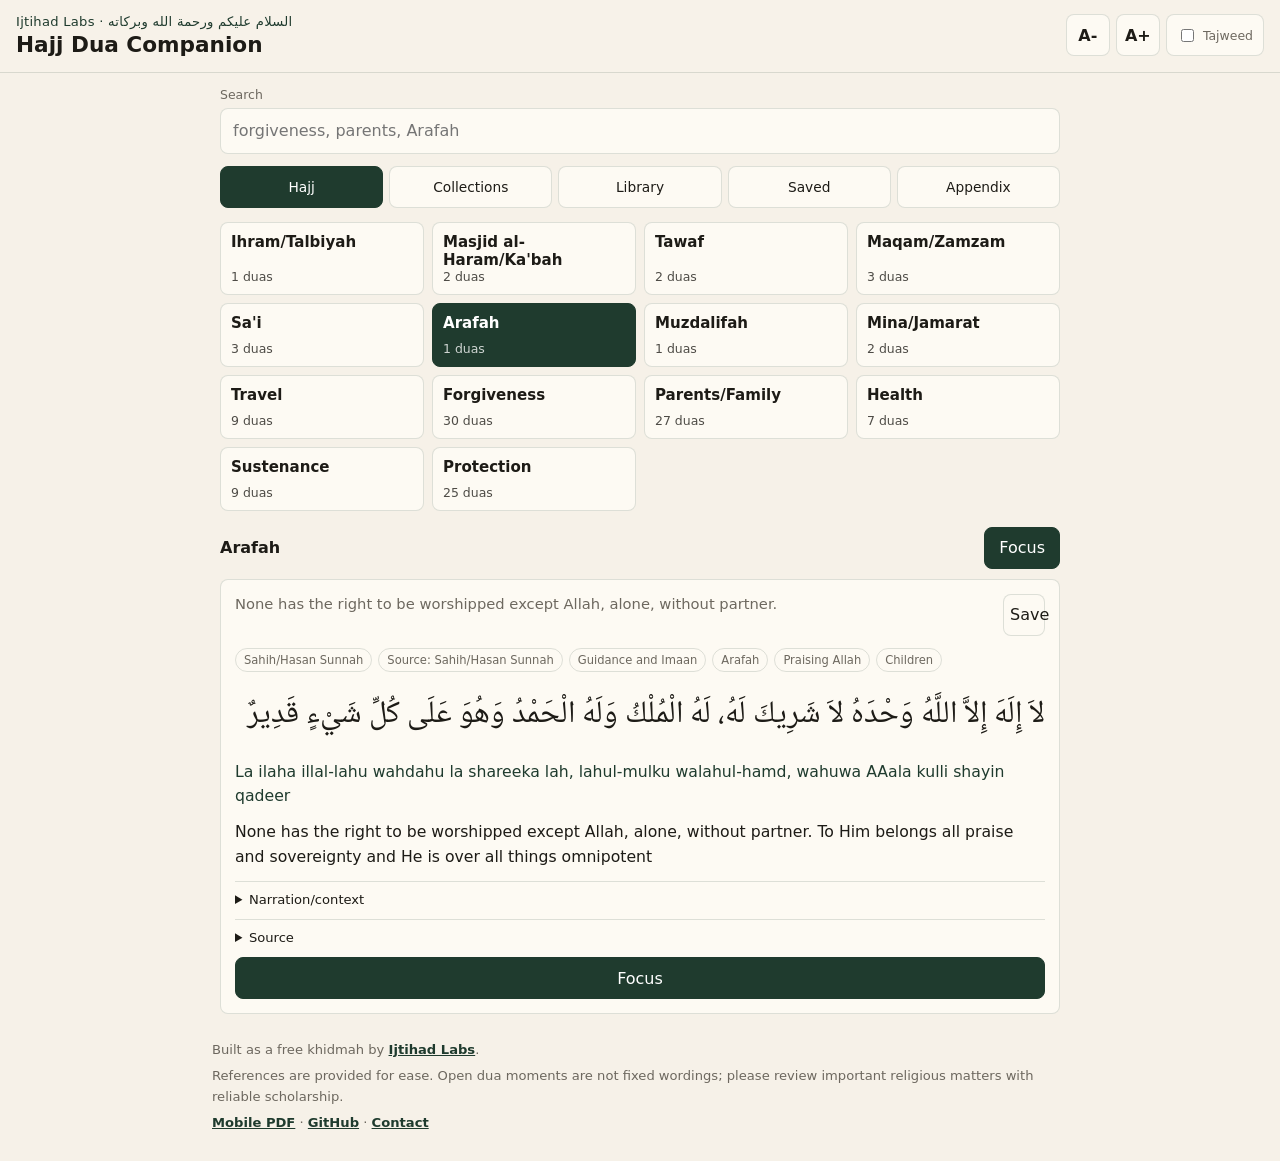
==== index.html @ d3d4d7bc "Initial Hajj Dua Companion PWA" ====
<!doctype html>
<html lang="en">
<head>
  <meta charset="utf-8">
  <meta name="viewport" content="width=device-width, initial-scale=1, viewport-fit=cover">
  <meta name="theme-color" content="#1f3b2e">
  <meta name="description" content="A free offline Hajj and Umrah dua companion from Ijtihad Labs, with Qur’an, authentic Sunnah, source notes, and iPhone-friendly reading.">
  <meta name="apple-mobile-web-app-capable" content="yes">
  <meta name="apple-mobile-web-app-title" content="Hajj Duas">
  <link rel="canonical" href="https://hajj-dua-companion.ijtihadlabs.org/">
  <link rel="manifest" href="manifest.webmanifest">
  <link rel="icon" href="icon.svg" type="image/svg+xml">
  <link rel="icon" type="image/png" sizes="32x32" href="icons/favicon-32.png">
  <link rel="icon" type="image/png" sizes="16x16" href="icons/favicon-16.png">
  <link rel="apple-touch-icon" sizes="180x180" href="apple-touch-icon.png">
  <meta property="og:title" content="Hajj Dua Companion">
  <meta property="og:description" content="A free offline Hajj and Umrah dua companion from Ijtihad Labs.">
  <meta property="og:type" content="website">
  <meta property="og:url" content="https://hajj-dua-companion.ijtihadlabs.org/">
  <meta property="og:image" content="https://hajj-dua-companion.ijtihadlabs.org/icons/icon-512.png">
  <meta name="twitter:card" content="summary">
  <link rel="stylesheet" href="styles.css">
  <title>Hajj Dua Companion</title>
</head>
<body>
  <header class="topbar">
    <div>
      <p class="eyebrow">Ijtihad Labs · السلام عليكم ورحمة الله وبركاته</p>
      <h1>Hajj Dua Companion</h1>
    </div>
    <div class="font-controls" aria-label="Arabic font size">
      <button id="fontDown" type="button" aria-label="Smaller Arabic text">A-</button>
      <button id="fontUp" type="button" aria-label="Larger Arabic text">A+</button>
      <label class="tajweed-toggle" title="Show tajweed colours for Qur’anic text" aria-label="Toggle tajweed colours for Qur’anic text">
        <input id="tajweedToggle" type="checkbox">
        <span class="tajweed-short" aria-hidden="true">T</span>
        <span class="tajweed-full" aria-hidden="true">Tajweed</span>
      </label>
    </div>
  </header>

  <main>
    <section class="search-band">
      <label class="search">
        <span>Search</span>
        <input id="searchInput" type="search" autocomplete="off" placeholder="forgiveness, parents, Arafah">
      </label>
      <div class="tabs" role="tablist" aria-label="Views">
        <button class="tab active" data-view="hajj" type="button">Hajj</button>
        <button class="tab" data-view="collections" type="button">Collections</button>
        <button class="tab" data-view="library" type="button">Library</button>
        <button class="tab" data-view="saved" type="button">Saved</button>
        <button class="tab" data-view="appendix" type="button">Appendix</button>
      </div>
    </section>

    <section id="hajjView" class="view active-view">
      <div id="momentGrid" class="moment-grid"></div>
      <div class="section-head">
        <h2 id="viewTitle">Arafah</h2>
        <button id="focusFirst" class="quiet-button" type="button">Focus</button>
      </div>
      <div id="hajjList" class="dua-list"></div>
    </section>

    <section id="collectionsView" class="view">
      <div id="collectionGrid" class="collection-grid"></div>
      <div class="section-head">
        <h2 id="collectionTitle">Qur’anic Rabbana</h2>
        <button id="collectionFocusFirst" class="quiet-button" type="button">Focus</button>
      </div>
      <div id="collectionList" class="dua-list"></div>
    </section>

    <section id="libraryView" class="view">
      <div class="filters">
        <label><span>Category</span><select id="categoryFilter"></select></label>
        <label><span>Authenticity</span><select id="tierFilter"></select></label>
      </div>
      <div id="libraryList" class="dua-list"></div>
    </section>

    <section id="savedView" class="view">
      <div class="section-head"><h2>Saved</h2></div>
      <div id="savedList" class="dua-list"></div>
    </section>

    <section id="appendixView" class="view">
      <div class="section-head"><h2>Appendix</h2></div>
      <div id="appendixList" class="dua-list"></div>
    </section>
  </main>

  <footer class="app-footnote">
    <p>Built as a free khidmah by <a href="https://ijtihadlabs.org" target="_blank" rel="noreferrer">Ijtihad Labs</a>.</p>
    <p>References are provided for ease. Open dua moments are not fixed wordings; please review important religious matters with reliable scholarship.</p>
    <p><a href="hajj_dua_companion_mobile.pdf">Mobile PDF</a> · <a href="https://github.com/ijtihadlabs/hajj-dua-companion" target="_blank" rel="noreferrer">GitHub</a> · <a href="mailto:contact@ijtihadlabs.org">Contact</a></p>
  </footer>

  <dialog id="focusDialog" class="focus-dialog">
    <div class="focus-shell">
      <div class="focus-actions">
        <button id="focusClose" type="button">Close</button>
        <button id="focusSave" type="button">Save</button>
      </div>
      <article id="focusContent"></article>
      <div class="focus-nav">
        <button id="focusPrev" type="button">Previous</button>
        <button id="focusNext" type="button">Next</button>
      </div>
    </div>
  </dialog>

  <script src="app.js"></script>
</body>
</html>
---- styles.css ----
@font-face {
  font-family: "Uthmanic Hafs";
  src: url("assets/fonts/UthmanicHafs1Ver18.woff2") format("woff2");
  font-weight: 400;
  font-style: normal;
  font-display: swap;
}
@font-face {
  font-family: "Amiri Quran";
  src: url("assets/fonts/AmiriQuran-Regular.ttf") format("truetype");
  font-weight: 400;
  font-style: normal;
  font-display: swap;
}
@font-face {
  font-family: "Noto Naskh Arabic";
  src: url("assets/fonts/NotoNaskhArabic-Regular.ttf") format("truetype");
  font-weight: 400;
  font-style: normal;
  font-display: swap;
}
@font-face {
  font-family: "Noto Naskh Arabic";
  src: url("assets/fonts/NotoNaskhArabic-SemiBold.ttf") format("truetype");
  font-weight: 600;
  font-style: normal;
  font-display: swap;
}
:root {
  --bg: #f6f1e8;
  --paper: #fdfaf3;
  --ink: #1d1b16;
  --muted: #6d685f;
  --line: rgba(31, 59, 46, 0.14);
  --green: #1f3b2e;
  --green-soft: #e7eddf;
  --gold: #9b6a1f;
  --rose: #8d3b46;
  --mist: #efe8dc;
  --surface: #ffffff;
  --arabic-scale: 1;
  color-scheme: light;
}
* { box-sizing: border-box; }
html { -webkit-text-size-adjust: 100%; }
body {
  margin: 0;
  background: var(--bg);
  color: var(--ink);
  font-family: ui-sans-serif, system-ui, -apple-system, BlinkMacSystemFont, "Segoe UI", sans-serif;
  letter-spacing: 0;
}
button, input, select { font: inherit; }
button { min-height: 42px; border: 1px solid var(--line); background: var(--paper); color: var(--ink); border-radius: 8px; }
.topbar {
  position: sticky;
  top: 0;
  z-index: 5;
  display: flex;
  justify-content: space-between;
  align-items: flex-start;
  gap: 16px;
  padding: calc(env(safe-area-inset-top) + 14px) 16px 14px;
  background: color-mix(in srgb, var(--bg) 92%, var(--paper));
  border-bottom: 1px solid var(--line);
  backdrop-filter: blur(14px);
}
h1, h2, p { margin: 0; }
h1 { font-size: 1.35rem; line-height: 1.15; }
h2 { font-size: 1rem; line-height: 1.25; }
.eyebrow { color: var(--green); font-size: .82rem; margin-bottom: 4px; letter-spacing: .02em; }
.font-controls { display: flex; align-items: center; gap: 6px; }
.font-controls button { width: 44px; font-weight: 700; }
.tajweed-toggle {
  min-height: 42px;
  display: inline-flex;
  align-items: center;
  gap: 6px;
  border: 1px solid var(--line);
  border-radius: 8px;
  padding: 0 10px;
  background: var(--paper);
  color: var(--muted);
  font-size: .78rem;
}
.tajweed-toggle input { accent-color: var(--green); }
.tajweed-short { display: none; }
@media (max-width: 430px) {
  .tajweed-toggle { width: 42px; justify-content: center; padding: 0; }
  .tajweed-full { display: none; }
  .tajweed-short { display: inline; font-weight: 700; color: var(--green); }
}
main { max-width: 880px; margin: 0 auto; padding: 14px 12px 96px; }
.search-band { display: grid; gap: 12px; margin-bottom: 14px; }
.search, .filters label { display: grid; gap: 6px; color: var(--muted); font-size: .78rem; }
.search input, .filters select {
  min-height: 46px;
  width: 100%;
  border: 1px solid var(--line);
  border-radius: 8px;
  padding: 0 12px;
  background: var(--paper);
  color: var(--ink);
  font-size: 1rem;
}
.tabs, .filters { display: grid; grid-template-columns: repeat(3, minmax(0, 1fr)); gap: 6px; }
.filters { grid-template-columns: 1fr 1fr; margin-bottom: 12px; }
.tab { min-width: 0; padding: 0 4px; font-size: .86rem; }
.tab.active, .moment.active, .quiet-button { background: var(--green); border-color: var(--green); color: white; }
.moment-grid { display: grid; grid-template-columns: repeat(2, minmax(0, 1fr)); gap: 8px; margin-bottom: 16px; }
.collection-grid { display: grid; grid-template-columns: repeat(2, minmax(0, 1fr)); gap: 8px; margin-bottom: 16px; }
.moment, .collection-card { min-height: 64px; padding: 10px; text-align: left; display: grid; align-content: space-between; }
.moment strong, .collection-card strong { font-size: .94rem; }
.moment span, .collection-card span { font-size: .78rem; color: currentColor; opacity: .78; }
.collection-card.active { background: var(--green); border-color: var(--green); color: white; }
.view { display: none; }
.active-view { display: block; }
.section-head { display: flex; align-items: center; justify-content: space-between; margin: 12px 0 10px; }
.quiet-button { padding: 0 14px; }
.dua-list { display: grid; gap: 10px; }
.empty { padding: 28px 12px; color: var(--muted); text-align: center; }
.dua-card {
  background: var(--paper);
  border: 1px solid var(--line);
  border-radius: 8px;
  padding: 14px;
  display: grid;
  gap: 12px;
}
.card-head { display: flex; justify-content: space-between; gap: 10px; align-items: flex-start; }
.card-title { font-size: .92rem; line-height: 1.35; color: var(--muted); }
.save { flex: 0 0 42px; width: 42px; }
.save.saved { background: var(--green-soft); border-color: var(--green); color: var(--green); }
.badges { display: flex; flex-wrap: wrap; gap: 6px; }
.badge { border: 1px solid var(--line); border-radius: 999px; padding: 4px 8px; font-size: .72rem; color: var(--muted); }
.badge.quran { border-color: var(--green); color: var(--green); background: var(--green-soft); }
.badge.athar { border-color: #9a7b35; color: #6d4f05; background: #fff4d9; }
.badge.needs { border-color: #d4a21a; color: #715000; background: #fff5cf; }
.badge.appendix { border-color: #d9b5ba; color: var(--rose); background: #fbebed; }
.badge.open { border-color: #8ab2ba; color: #075466; background: #e5f5f7; }
.arabic {
  direction: rtl;
  unicode-bidi: isolate;
  font-family: "Noto Naskh Arabic", "SF Arabic", serif;
  font-size: calc(1.95rem * var(--arabic-scale));
  line-height: 2.05;
  text-align: right;
  font-weight: 400;
  font-synthesis: none;
}
.arabic.uthmani { font-family: "Uthmanic Hafs", "Amiri Quran", "Noto Naskh Arabic", "SF Arabic", serif; }
.arabic tajweed { display: inline; }
.arabic .end { color: #8a8f8a; font-size: .72em; margin-inline-start: .25em; }
.arabic.tajweed-colors tajweed.ghunnah,
.arabic.tajweed-colors tajweed.idgham_ghunnah,
.arabic.tajweed-colors tajweed.idgham_shafawi { color: #a21463; }
.arabic.tajweed-colors tajweed.idgham_wo_ghunnah { color: #0b6f86; }
.arabic.tajweed-colors tajweed.ikhafa,
.arabic.tajweed-colors tajweed.ikhafa_shafawi { color: #95640c; }
.arabic.tajweed-colors tajweed.iqlab { color: #16724d; }
.arabic.tajweed-colors tajweed.qalaqah { color: #b3261e; }
.arabic.tajweed-colors tajweed.madda_normal,
.arabic.tajweed-colors tajweed.madda_permissible,
.arabic.tajweed-colors tajweed.madda_obligatory,
.arabic.tajweed-colors tajweed.madda_necessary { color: #5757b7; }
.arabic.tajweed-colors tajweed.ham_wasl,
.arabic.tajweed-colors tajweed.laam_shamsiyah,
.arabic.tajweed-colors tajweed.slnt { color: #64706a; }
.translit { color: var(--green); font-size: .98rem; line-height: 1.55; }
.meaning { font-size: .98rem; line-height: 1.55; }
.context { color: var(--muted); font-style: italic; line-height: 1.55; }
.omitted-note { color: var(--rose); font-size: .9rem; line-height: 1.45; }
.open-note { color: #075466; background: #e5f5f7; border: 1px solid #8ab2ba; border-radius: 8px; padding: 8px 10px; font-size: .9rem; }
details { border-top: 1px solid var(--line); padding-top: 10px; color: var(--muted); font-size: .82rem; }
summary { cursor: pointer; color: var(--ink); }
.app-footnote {
  max-width: 880px;
  margin: -70px auto 0;
  padding: 0 12px calc(env(safe-area-inset-bottom) + 28px);
  color: var(--muted);
  font-size: .82rem;
  line-height: 1.55;
  display: grid;
  gap: 6px;
}
.app-footnote a { color: var(--green); font-weight: 650; }
.focus-dialog { width: min(100%, 760px); max-width: 100%; height: 100dvh; max-height: 100dvh; margin: 0; border: 0; padding: 0; background: var(--paper); }
.focus-dialog::backdrop { background: rgba(0,0,0,.3); }
.focus-shell { min-height: 100%; display: grid; grid-template-rows: auto 1fr auto; gap: 12px; padding: calc(env(safe-area-inset-top) + 12px) 14px calc(env(safe-area-inset-bottom) + 12px); }
.focus-actions, .focus-nav { display: flex; justify-content: space-between; gap: 8px; }
.focus-shell article { overflow: auto; display: grid; align-content: center; gap: 16px; }
.focus-shell .arabic { font-size: calc(2.25rem * var(--arabic-scale)); }
@media (min-width: 720px) {
  main { padding-inline: 20px; }
  .moment-grid { grid-template-columns: repeat(4, minmax(0, 1fr)); }
  .collection-grid { grid-template-columns: repeat(4, minmax(0, 1fr)); }
  .tabs { grid-template-columns: repeat(5, minmax(0, 1fr)); }
}
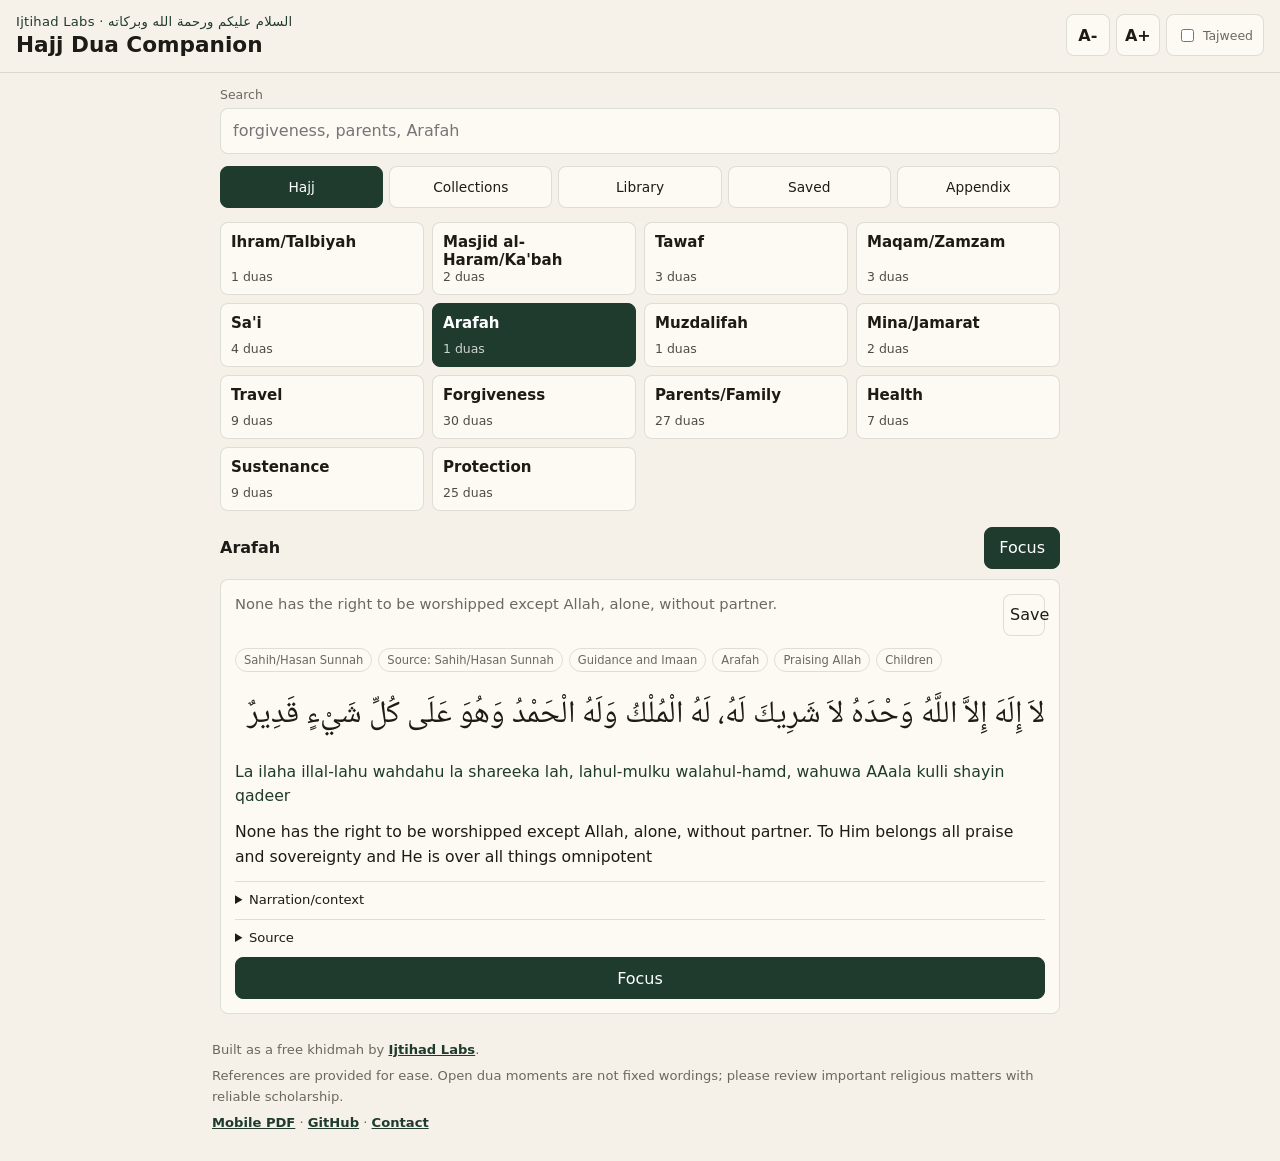
==== commit dda46c7d: "Add saved dua categories" ====
--- a/index.html
+++ b/index.html
@@ -82,6 +82,7 @@
 
     <section id="savedView" class="view">
       <div class="section-head"><h2>Saved</h2></div>
+      <div id="savedCategoryFilters" class="saved-filter-grid" aria-label="Saved dua categories"></div>
       <div id="savedList" class="dua-list"></div>
     </section>
 
@@ -111,6 +112,20 @@
     </div>
   </dialog>
 
+  <dialog id="saveDialog" class="save-dialog">
+    <div class="save-shell">
+      <div class="section-head">
+        <h2>Save dua</h2>
+        <button id="saveDialogClose" class="quiet-button" type="button">Close</button>
+      </div>
+      <p id="saveDialogTitle" class="card-title"></p>
+      <div id="saveCategoryGrid" class="save-category-grid" aria-label="Choose saved dua category"></div>
+      <div class="dialog-actions">
+        <button id="saveConfirm" class="quiet-button" type="button" disabled>Save to category</button>
+      </div>
+    </div>
+  </dialog>
+
   <script src="app.js"></script>
 </body>
 </html>
--- a/styles.css
+++ b/styles.css
@@ -107,6 +107,11 @@
 .filters { grid-template-columns: 1fr 1fr; margin-bottom: 12px; }
 .tab { min-width: 0; padding: 0 4px; font-size: .86rem; }
 .tab.active, .moment.active, .quiet-button { background: var(--green); border-color: var(--green); color: white; }
+.saved-filter-grid { display: grid; grid-template-columns: repeat(2, minmax(0, 1fr)); gap: 6px; margin-bottom: 12px; }
+.saved-filter { min-height: 44px; padding: 8px; text-align: left; display: grid; align-content: center; gap: 2px; }
+.saved-filter strong { font-size: .82rem; line-height: 1.2; }
+.saved-filter span { font-size: .72rem; color: currentColor; opacity: .78; }
+.saved-filter.active { background: var(--green); border-color: var(--green); color: white; }
 .moment-grid { display: grid; grid-template-columns: repeat(2, minmax(0, 1fr)); gap: 8px; margin-bottom: 16px; }
 .collection-grid { display: grid; grid-template-columns: repeat(2, minmax(0, 1fr)); gap: 8px; margin-bottom: 16px; }
 .moment, .collection-card { min-height: 64px; padding: 10px; text-align: left; display: grid; align-content: space-between; }
@@ -131,10 +136,12 @@
 .card-title { font-size: .92rem; line-height: 1.35; color: var(--muted); }
 .save { flex: 0 0 42px; width: 42px; }
 .save.saved { background: var(--green-soft); border-color: var(--green); color: var(--green); }
+.remove-saved { border-color: #d9b5ba; color: var(--rose); background: #fff7f7; }
 .badges { display: flex; flex-wrap: wrap; gap: 6px; }
 .badge { border: 1px solid var(--line); border-radius: 999px; padding: 4px 8px; font-size: .72rem; color: var(--muted); }
 .badge.quran { border-color: var(--green); color: var(--green); background: var(--green-soft); }
 .badge.athar { border-color: #9a7b35; color: #6d4f05; background: #fff4d9; }
+.badge.guidance { border-color: #8ab2ba; color: #075466; background: #e5f5f7; }
 .badge.needs { border-color: #d4a21a; color: #715000; background: #fff5cf; }
 .badge.appendix { border-color: #d9b5ba; color: var(--rose); background: #fbebed; }
 .badge.open { border-color: #8ab2ba; color: #075466; background: #e5f5f7; }
@@ -190,6 +197,16 @@
 .focus-actions, .focus-nav { display: flex; justify-content: space-between; gap: 8px; }
 .focus-shell article { overflow: auto; display: grid; align-content: center; gap: 16px; }
 .focus-shell .arabic { font-size: calc(2.25rem * var(--arabic-scale)); }
+.save-dialog { width: min(92vw, 560px); max-width: 100%; border: 0; border-radius: 10px; padding: 0; background: var(--paper); color: var(--ink); }
+.save-dialog::backdrop { background: rgba(0,0,0,.32); }
+.save-shell { display: grid; gap: 12px; padding: 16px; }
+.save-category-grid { display: grid; gap: 8px; max-height: 58dvh; overflow: auto; padding-right: 2px; }
+.save-category { min-height: 58px; padding: 10px; text-align: left; display: grid; gap: 3px; align-content: center; }
+.save-category strong { font-size: .92rem; line-height: 1.2; }
+.save-category span { font-size: .76rem; color: currentColor; opacity: .78; }
+.save-category.active { background: var(--green); border-color: var(--green); color: white; }
+.dialog-actions { display: flex; justify-content: flex-end; }
+.dialog-actions button:disabled { opacity: .5; cursor: not-allowed; }
 @media (min-width: 720px) {
   main { padding-inline: 20px; }
   .moment-grid { grid-template-columns: repeat(4, minmax(0, 1fr)); }
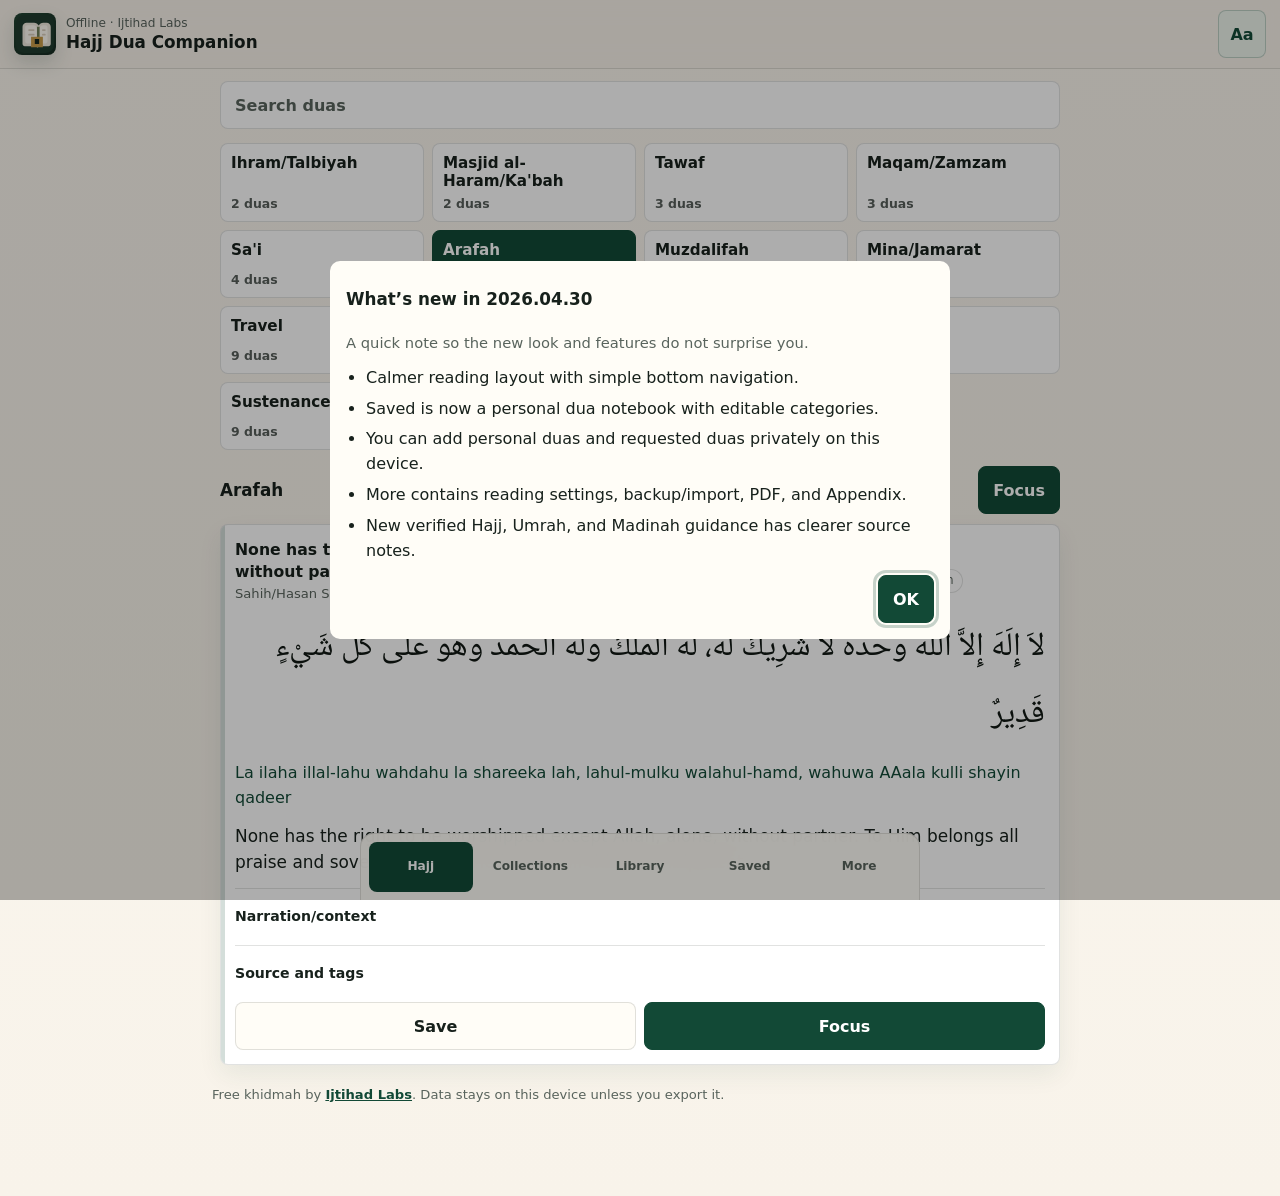
==== commit 639f6b8d: "Release Hajj Dua Companion 2026.04.30" ====
--- a/index.html
+++ b/index.html
@@ -24,34 +24,32 @@
 </head>
 <body>
   <header class="topbar">
-    <div>
-      <p class="eyebrow">Ijtihad Labs · السلام عليكم ورحمة الله وبركاته</p>
+    <div class="brand-mark" aria-hidden="true">
+      <svg viewBox="0 0 64 64" focusable="false">
+        <rect x="3" y="3" width="58" height="58" rx="13" fill="#1f3b2e"/>
+        <path d="M13 21c0-3.5 2.8-6.3 6.3-6.3h11.2c3.1 0 5.8 1.8 7.1 4.5 1.3-2.7 4-4.5 7.1-4.5h5c3.5 0 6.3 2.8 6.3 6.3v26.3c0 1.9-1.5 3.4-3.4 3.4H41.7c-2.1 0-4.2.6-5.9 1.8-1.7-1.2-3.8-1.8-5.9-1.8H16.4c-1.9 0-3.4-1.5-3.4-3.4V21Z" fill="#efe8dc"/>
+        <path d="M17 22c0-1.8 1.4-3.2 3.2-3.2h9.1c3.2 0 5.8 2.6 5.8 5.8v22.9c-1.7-.8-3.6-1.2-5.6-1.2h-9.3c-1.8 0-3.2-1.4-3.2-3.2V22Z" fill="#fffaf2"/>
+        <path d="M38.9 24.6c0-3.2 2.6-5.8 5.8-5.8h3.1c1.8 0 3.2 1.4 3.2 3.2v21.1c0 1.8-1.4 3.2-3.2 3.2h-3.3c-2 0-3.9.4-5.6 1.2V24.6Z" fill="#fffaf2"/>
+        <path d="M35 21h4v28h-4z" fill="#6f7f59"/>
+        <path d="M23 26h7M23 33h7M44 26h3M44 33h3" stroke="#d9cdbb" stroke-width="2.7" stroke-linecap="round"/>
+        <path d="M26 36h18v16H26z" fill="#c79a48"/>
+        <path d="M31.7 39.7h6.6v7.6h-6.6z" fill="#15261e"/>
+      </svg>
+    </div>
+    <div class="brand-copy">
+      <p class="eyebrow">Offline · Ijtihad Labs</p>
       <h1>Hajj Dua Companion</h1>
     </div>
-    <div class="font-controls" aria-label="Arabic font size">
-      <button id="fontDown" type="button" aria-label="Smaller Arabic text">A-</button>
-      <button id="fontUp" type="button" aria-label="Larger Arabic text">A+</button>
-      <label class="tajweed-toggle" title="Show tajweed colours for Qur’anic text" aria-label="Toggle tajweed colours for Qur’anic text">
-        <input id="tajweedToggle" type="checkbox">
-        <span class="tajweed-short" aria-hidden="true">T</span>
-        <span class="tajweed-full" aria-hidden="true">Tajweed</span>
-      </label>
-    </div>
+    <button id="settingsOpen" class="icon-button" type="button" aria-label="Open reading settings">Aa</button>
   </header>
 
   <main>
     <section class="search-band">
+      <button id="searchToggle" class="search-toggle" type="button" aria-expanded="false">Search duas</button>
       <label class="search">
-        <span>Search</span>
+        <span class="visually-hidden">Search</span>
         <input id="searchInput" type="search" autocomplete="off" placeholder="forgiveness, parents, Arafah">
       </label>
-      <div class="tabs" role="tablist" aria-label="Views">
-        <button class="tab active" data-view="hajj" type="button">Hajj</button>
-        <button class="tab" data-view="collections" type="button">Collections</button>
-        <button class="tab" data-view="library" type="button">Library</button>
-        <button class="tab" data-view="saved" type="button">Saved</button>
-        <button class="tab" data-view="appendix" type="button">Appendix</button>
-      </div>
     </section>
 
     <section id="hajjView" class="view active-view">
@@ -81,21 +79,95 @@
     </section>
 
     <section id="savedView" class="view">
-      <div class="section-head"><h2>Saved</h2></div>
+      <div class="section-head">
+        <div>
+          <p class="eyebrow">Personal notebook</p>
+          <h2>Saved</h2>
+        </div>
+      </div>
+      <div class="saved-workspace">
+        <div class="saved-actions" aria-label="Saved dua actions">
+          <button id="addPersonalDua" class="primary-action" type="button">Add personal dua</button>
+          <button id="addRequestedDua" type="button">Add requested dua</button>
+        </div>
+        <details class="workspace-panel">
+          <summary>Organise categories</summary>
+          <div id="categoryManager" class="category-manager"></div>
+          <div class="category-add">
+            <label><span>New category</span><input id="newCategoryTitle" type="text" autocomplete="off" placeholder="e.g. Duas for relatives"></label>
+            <button id="addCategory" class="quiet-button" type="button">Add</button>
+          </div>
+        </details>
+      </div>
       <div id="savedCategoryFilters" class="saved-filter-grid" aria-label="Saved dua categories"></div>
       <div id="savedList" class="dua-list"></div>
     </section>
 
-    <section id="appendixView" class="view">
-      <div class="section-head"><h2>Appendix</h2></div>
-      <div id="appendixList" class="dua-list"></div>
+    <section id="moreView" class="view">
+      <div class="section-head">
+        <div>
+          <p class="eyebrow">Settings and secondary material</p>
+          <h2>More</h2>
+        </div>
+      </div>
+      <div class="more-stack">
+        <details id="readingSettings" class="workspace-panel" open>
+          <summary>Reading settings</summary>
+          <div class="settings-row">
+            <span>Arabic size</span>
+            <div class="font-controls" aria-label="Arabic font size">
+              <button id="fontDown" type="button" aria-label="Smaller Arabic text">A-</button>
+              <button id="fontUp" type="button" aria-label="Larger Arabic text">A+</button>
+            </div>
+          </div>
+          <label class="tajweed-toggle" title="Show tajweed colours for Qur’anic text" aria-label="Toggle tajweed colours for Qur’anic text">
+            <input id="tajweedToggle" type="checkbox">
+            <span>Tajweed colours for Qur’an</span>
+          </label>
+        </details>
+
+        <details class="workspace-panel">
+          <summary>Data backup</summary>
+          <p class="privacy-note">Your saved duas and settings stay on this device. App updates should keep them, but clearing Safari website data or deleting the Home Screen app can remove local data.</p>
+          <div class="saved-actions">
+            <button id="exportBackup" type="button">Export backup</button>
+            <button id="importBackup" type="button">Import backup</button>
+          </div>
+          <input id="backupFile" class="visually-hidden" type="file" accept="application/json,.json">
+          <p id="storageNotice" class="storage-notice" role="status"></p>
+        </details>
+
+        <section class="workspace-panel">
+          <h2>Mobile PDF</h2>
+          <p class="privacy-note">A simple printable fallback generated from the same dua data.</p>
+          <p><a class="text-link" href="hajj_dua_companion_mobile.pdf">Open mobile PDF</a></p>
+        </section>
+
+        <details class="workspace-panel">
+          <summary>Appendix</summary>
+          <p class="privacy-note">Items needing extra verification or devotional entries are kept here so the main reading flow stays clear.</p>
+          <div id="appendixList" class="dua-list appendix-list"></div>
+        </details>
+
+        <section class="workspace-panel">
+          <h2>About</h2>
+          <p class="privacy-note">Built as a free khidmah by Ijtihad Labs. References are provided for ease. Open dua moments are not fixed wordings; please review important religious matters with reliable scholarship.</p>
+          <p><a class="text-link" href="https://ijtihadlabs.org" target="_blank" rel="noreferrer">Ijtihad Labs</a> · <a class="text-link" href="https://github.com/ijtihadlabs/hajj-dua-companion" target="_blank" rel="noreferrer">GitHub</a> · <a class="text-link" href="mailto:contact@ijtihadlabs.org">Contact</a></p>
+        </section>
+      </div>
     </section>
   </main>
 
+  <nav class="bottom-nav" role="tablist" aria-label="Main navigation">
+    <button class="tab active" data-view="hajj" type="button">Hajj</button>
+    <button class="tab" data-view="collections" type="button">Collections</button>
+    <button class="tab" data-view="library" type="button">Library</button>
+    <button class="tab" data-view="saved" type="button">Saved</button>
+    <button class="tab" data-view="more" type="button">More</button>
+  </nav>
+
   <footer class="app-footnote">
-    <p>Built as a free khidmah by <a href="https://ijtihadlabs.org" target="_blank" rel="noreferrer">Ijtihad Labs</a>.</p>
-    <p>References are provided for ease. Open dua moments are not fixed wordings; please review important religious matters with reliable scholarship.</p>
-    <p><a href="hajj_dua_companion_mobile.pdf">Mobile PDF</a> · <a href="https://github.com/ijtihadlabs/hajj-dua-companion" target="_blank" rel="noreferrer">GitHub</a> · <a href="mailto:contact@ijtihadlabs.org">Contact</a></p>
+    <p>Free khidmah by <a href="https://ijtihadlabs.org" target="_blank" rel="noreferrer">Ijtihad Labs</a>. Data stays on this device unless you export it.</p>
   </footer>
 
   <dialog id="focusDialog" class="focus-dialog">
@@ -126,6 +198,43 @@
     </div>
   </dialog>
 
+  <dialog id="customDuaDialog" class="custom-dua-dialog">
+    <div class="save-shell">
+      <div class="section-head">
+        <h2 id="customDuaDialogTitle">Add personal dua</h2>
+        <button id="customDuaClose" class="quiet-button" type="button">Close</button>
+      </div>
+      <label class="form-field"><span id="customDuaTitleLabel">Title</span><input id="customDuaTitle" type="text" autocomplete="off" dir="auto"></label>
+      <label id="requestedByField" class="form-field" hidden aria-hidden="true"><span>Requested by</span><input id="requestedBy" type="text" autocomplete="off" dir="auto" placeholder="Name" disabled></label>
+      <label class="form-field"><span id="customDuaBodyLabel">Dua / reminder</span><textarea id="customDuaBody" rows="7" dir="auto"></textarea></label>
+      <label class="form-field"><span>Personal note</span><textarea id="customDuaNote" rows="3" dir="auto"></textarea></label>
+      <label class="form-field"><span>Saved category</span><select id="customDuaCategory"></select></label>
+      <div class="dialog-actions split-actions">
+        <button id="customDuaDelete" class="danger-button" type="button">Delete</button>
+        <button id="customDuaSave" class="quiet-button" type="button">Save</button>
+      </div>
+    </div>
+  </dialog>
+
+  <dialog id="versionNotesDialog" class="version-notes-dialog" aria-labelledby="versionNotesTitle">
+    <div class="save-shell version-notes">
+      <div class="section-head">
+        <h2 id="versionNotesTitle">What’s new in 2026.04.30</h2>
+      </div>
+      <p class="privacy-note">A quick note so the new look and features do not surprise you.</p>
+      <ul>
+        <li>Calmer reading layout with simple bottom navigation.</li>
+        <li>Saved is now a personal dua notebook with editable categories.</li>
+        <li>You can add personal duas and requested duas privately on this device.</li>
+        <li>More contains reading settings, backup/import, PDF, and Appendix.</li>
+        <li>New verified Hajj, Umrah, and Madinah guidance has clearer source notes.</li>
+      </ul>
+      <div class="dialog-actions">
+        <button id="versionNotesOk" class="quiet-button" type="button">OK</button>
+      </div>
+    </div>
+  </dialog>
+
   <script src="app.js"></script>
 </body>
 </html>
--- a/styles.css
+++ b/styles.css
@@ -19,25 +19,24 @@
   font-style: normal;
   font-display: swap;
 }
-@font-face {
-  font-family: "Noto Naskh Arabic";
-  src: url("assets/fonts/NotoNaskhArabic-SemiBold.ttf") format("truetype");
-  font-weight: 600;
-  font-style: normal;
-  font-display: swap;
-}
 :root {
-  --bg: #f6f1e8;
-  --paper: #fdfaf3;
-  --ink: #1d1b16;
-  --muted: #6d685f;
-  --line: rgba(31, 59, 46, 0.14);
-  --green: #1f3b2e;
-  --green-soft: #e7eddf;
-  --gold: #9b6a1f;
-  --rose: #8d3b46;
-  --mist: #efe8dc;
+  --bg: #f8f3ea;
+  --paper: #fffdf7;
   --surface: #ffffff;
+  --ink: #17211c;
+  --muted: #59645d;
+  --line: rgba(23, 33, 28, .13);
+  --green: #124936;
+  --green-press: #0d3b2c;
+  --green-soft: #e7f0e7;
+  --sage: #edf4ec;
+  --gold: #8f6724;
+  --gold-soft: #fff4d6;
+  --rose: #94424a;
+  --rose-soft: #fff2f2;
+  --blue-soft: #e9f4f6;
+  --blue-ink: #155666;
+  --shadow: 0 10px 24px rgba(18, 73, 54, .07);
   --arabic-scale: 1;
   color-scheme: light;
 }
@@ -45,119 +44,327 @@
 html { -webkit-text-size-adjust: 100%; }
 body {
   margin: 0;
-  background: var(--bg);
+  min-height: 100dvh;
+  background: linear-gradient(180deg, #fbf7ef 0%, var(--bg) 100%);
   color: var(--ink);
   font-family: ui-sans-serif, system-ui, -apple-system, BlinkMacSystemFont, "Segoe UI", sans-serif;
   letter-spacing: 0;
 }
-button, input, select { font: inherit; }
-button { min-height: 42px; border: 1px solid var(--line); background: var(--paper); color: var(--ink); border-radius: 8px; }
+h1, h2, p { margin: 0; }
+h1 { font-size: 1.05rem; line-height: 1.15; font-weight: 750; }
+h2 { font-size: 1.05rem; line-height: 1.25; font-weight: 750; }
+a { color: var(--green); font-weight: 700; }
+button, input, select, textarea { font: inherit; }
+button {
+  min-height: 48px;
+  border: 1px solid var(--line);
+  background: var(--paper);
+  color: var(--ink);
+  border-radius: 8px;
+  font-weight: 700;
+  padding: 0 14px;
+  touch-action: manipulation;
+}
+button:active { transform: translateY(1px); }
+button:focus-visible, input:focus-visible, select:focus-visible, textarea:focus-visible, summary:focus-visible {
+  outline: 3px solid rgba(18, 73, 54, .24);
+  outline-offset: 2px;
+}
 .topbar {
   position: sticky;
   top: 0;
-  z-index: 5;
-  display: flex;
-  justify-content: space-between;
-  align-items: flex-start;
-  gap: 16px;
-  padding: calc(env(safe-area-inset-top) + 14px) 16px 14px;
-  background: color-mix(in srgb, var(--bg) 92%, var(--paper));
+  z-index: 20;
+  display: grid;
+  grid-template-columns: auto minmax(0, 1fr) auto;
+  align-items: center;
+  gap: 10px;
+  padding: calc(env(safe-area-inset-top) + 10px) 14px 10px;
+  background: rgba(248, 243, 234, .94);
   border-bottom: 1px solid var(--line);
   backdrop-filter: blur(14px);
 }
-h1, h2, p { margin: 0; }
-h1 { font-size: 1.35rem; line-height: 1.15; }
-h2 { font-size: 1rem; line-height: 1.25; }
-.eyebrow { color: var(--green); font-size: .82rem; margin-bottom: 4px; letter-spacing: .02em; }
-.font-controls { display: flex; align-items: center; gap: 6px; }
-.font-controls button { width: 44px; font-weight: 700; }
-.tajweed-toggle {
-  min-height: 42px;
-  display: inline-flex;
-  align-items: center;
-  gap: 6px;
-  border: 1px solid var(--line);
+.brand-mark {
+  width: 42px;
+  height: 42px;
+  display: grid;
+  place-items: center;
   border-radius: 8px;
-  padding: 0 10px;
-  background: var(--paper);
-  color: var(--muted);
-  font-size: .78rem;
-}
-.tajweed-toggle input { accent-color: var(--green); }
-.tajweed-short { display: none; }
-@media (max-width: 430px) {
-  .tajweed-toggle { width: 42px; justify-content: center; padding: 0; }
-  .tajweed-full { display: none; }
-  .tajweed-short { display: inline; font-weight: 700; color: var(--green); }
-}
-main { max-width: 880px; margin: 0 auto; padding: 14px 12px 96px; }
-.search-band { display: grid; gap: 12px; margin-bottom: 14px; }
-.search, .filters label { display: grid; gap: 6px; color: var(--muted); font-size: .78rem; }
-.search input, .filters select {
-  min-height: 46px;
+  background: linear-gradient(145deg, #214331, #162b21);
+  box-shadow: 0 8px 18px rgba(31, 59, 46, .16);
+  overflow: hidden;
+}
+.brand-mark svg {
+  width: 42px;
+  height: 42px;
+  display: block;
+}
+.brand-copy { min-width: 0; }
+.eyebrow {
+  color: var(--muted);
+  font-size: .76rem;
+  line-height: 1.2;
+  margin-bottom: 3px;
+}
+.icon-button {
+  min-width: 48px;
+  width: 48px;
+  padding: 0;
+  color: var(--green);
+  background: var(--sage);
+  border-color: rgba(18, 73, 54, .22);
+}
+main {
+  max-width: 880px;
+  margin: 0 auto;
+  padding: 12px 12px calc(env(safe-area-inset-bottom) + 104px);
+}
+.search-band {
+  display: grid;
+  gap: 8px;
+  margin-bottom: 14px;
+}
+.search-toggle {
+  width: 100%;
+  justify-content: flex-start;
+  text-align: left;
+  background: var(--surface);
+  color: var(--muted);
+}
+.search { display: none; }
+.search-band.search-open .search { display: block; }
+.search input, .filters select, .form-field input, .form-field textarea, .form-field select, .category-add input, .category-row input {
+  min-height: 48px;
   width: 100%;
   border: 1px solid var(--line);
   border-radius: 8px;
   padding: 0 12px;
-  background: var(--paper);
+  background: var(--surface);
   color: var(--ink);
   font-size: 1rem;
 }
-.tabs, .filters { display: grid; grid-template-columns: repeat(3, minmax(0, 1fr)); gap: 6px; }
-.filters { grid-template-columns: 1fr 1fr; margin-bottom: 12px; }
-.tab { min-width: 0; padding: 0 4px; font-size: .86rem; }
-.tab.active, .moment.active, .quiet-button { background: var(--green); border-color: var(--green); color: white; }
-.saved-filter-grid { display: grid; grid-template-columns: repeat(2, minmax(0, 1fr)); gap: 6px; margin-bottom: 12px; }
-.saved-filter { min-height: 44px; padding: 8px; text-align: left; display: grid; align-content: center; gap: 2px; }
-.saved-filter strong { font-size: .82rem; line-height: 1.2; }
-.saved-filter span { font-size: .72rem; color: currentColor; opacity: .78; }
-.saved-filter.active { background: var(--green); border-color: var(--green); color: white; }
-.moment-grid { display: grid; grid-template-columns: repeat(2, minmax(0, 1fr)); gap: 8px; margin-bottom: 16px; }
-.collection-grid { display: grid; grid-template-columns: repeat(2, minmax(0, 1fr)); gap: 8px; margin-bottom: 16px; }
-.moment, .collection-card { min-height: 64px; padding: 10px; text-align: left; display: grid; align-content: space-between; }
-.moment strong, .collection-card strong { font-size: .94rem; }
-.moment span, .collection-card span { font-size: .78rem; color: currentColor; opacity: .78; }
-.collection-card.active { background: var(--green); border-color: var(--green); color: white; }
+.form-field textarea {
+  min-height: 110px;
+  padding: 12px;
+  line-height: 1.55;
+  resize: vertical;
+}
+.filters {
+  display: grid;
+  grid-template-columns: 1fr 1fr;
+  gap: 8px;
+  margin-bottom: 12px;
+}
+.filters label, .search, .form-field, .category-add label {
+  display: grid;
+  gap: 6px;
+  color: var(--muted);
+  font-size: .78rem;
+}
+.search-band .search { display: none; }
+.search-band.search-open .search { display: grid; }
+.bottom-nav {
+  position: fixed;
+  left: 0;
+  right: 0;
+  bottom: 0;
+  z-index: 25;
+  display: grid;
+  grid-template-columns: repeat(5, minmax(0, 1fr));
+  gap: 6px;
+  padding: 8px 8px calc(env(safe-area-inset-bottom) + 8px);
+  background: rgba(255, 253, 247, .96);
+  border-top: 1px solid var(--line);
+  backdrop-filter: blur(16px);
+}
+.tab {
+  min-width: 0;
+  min-height: 50px;
+  padding: 0 4px;
+  font-size: .76rem;
+  line-height: 1.1;
+  border: 0;
+  background: transparent;
+  color: var(--muted);
+}
+.tab.active {
+  background: var(--green);
+  color: white;
+}
 .view { display: none; }
 .active-view { display: block; }
-.section-head { display: flex; align-items: center; justify-content: space-between; margin: 12px 0 10px; }
-.quiet-button { padding: 0 14px; }
-.dua-list { display: grid; gap: 10px; }
-.empty { padding: 28px 12px; color: var(--muted); text-align: center; }
+.section-head {
+  display: flex;
+  align-items: center;
+  justify-content: space-between;
+  gap: 12px;
+  margin: 12px 0 10px;
+}
+.quiet-button, .primary-action {
+  background: var(--green);
+  border-color: var(--green);
+  color: white;
+}
+.primary-action { box-shadow: 0 8px 16px rgba(18, 73, 54, .12); }
+.moment-grid, .collection-grid {
+  display: grid;
+  grid-template-columns: repeat(2, minmax(0, 1fr));
+  gap: 8px;
+  margin-bottom: 16px;
+}
+.moment, .collection-card {
+  min-height: 68px;
+  display: grid;
+  align-content: space-between;
+  gap: 6px;
+  padding: 10px;
+  text-align: left;
+  background: var(--surface);
+}
+.moment strong, .collection-card strong {
+  font-size: .95rem;
+  line-height: 1.2;
+}
+.moment span, .collection-card span {
+  color: currentColor;
+  opacity: .72;
+  font-size: .78rem;
+}
+.moment.active, .collection-card.active {
+  background: var(--green);
+  border-color: var(--green);
+  color: white;
+}
+.dua-list {
+  display: grid;
+  gap: 12px;
+}
+.empty {
+  padding: 28px 12px;
+  color: var(--muted);
+  text-align: center;
+  line-height: 1.55;
+}
 .dua-card {
-  background: var(--paper);
+  position: relative;
+  overflow: hidden;
+  background: var(--surface);
   border: 1px solid var(--line);
   border-radius: 8px;
   padding: 14px;
   display: grid;
   gap: 12px;
-}
-.card-head { display: flex; justify-content: space-between; gap: 10px; align-items: flex-start; }
-.card-title { font-size: .92rem; line-height: 1.35; color: var(--muted); }
-.save { flex: 0 0 42px; width: 42px; }
-.save.saved { background: var(--green-soft); border-color: var(--green); color: var(--green); }
-.remove-saved { border-color: #d9b5ba; color: var(--rose); background: #fff7f7; }
-.badges { display: flex; flex-wrap: wrap; gap: 6px; }
-.badge { border: 1px solid var(--line); border-radius: 999px; padding: 4px 8px; font-size: .72rem; color: var(--muted); }
-.badge.quran { border-color: var(--green); color: var(--green); background: var(--green-soft); }
-.badge.athar { border-color: #9a7b35; color: #6d4f05; background: #fff4d9; }
-.badge.guidance { border-color: #8ab2ba; color: #075466; background: #e5f5f7; }
-.badge.needs { border-color: #d4a21a; color: #715000; background: #fff5cf; }
-.badge.appendix { border-color: #d9b5ba; color: var(--rose); background: #fbebed; }
-.badge.open { border-color: #8ab2ba; color: #075466; background: #e5f5f7; }
+  box-shadow: var(--shadow);
+}
+.dua-card::before {
+  content: "";
+  position: absolute;
+  inset: 0 auto 0 0;
+  width: 4px;
+  background: var(--green);
+  opacity: .18;
+}
+.card-head {
+  display: flex;
+  justify-content: space-between;
+  gap: 10px;
+  align-items: flex-start;
+}
+.card-title {
+  font-size: .98rem;
+  line-height: 1.35;
+  color: var(--ink);
+  font-weight: 750;
+}
+.card-subtitle {
+  margin-top: 3px;
+  color: var(--muted);
+  font-size: .82rem;
+  line-height: 1.35;
+}
+.card-actions {
+  display: grid;
+  grid-template-columns: repeat(2, minmax(0, 1fr));
+  gap: 8px;
+}
+.save, .remove-saved, .danger-button {
+  min-width: 0;
+  white-space: normal;
+}
+.save.saved {
+  background: var(--sage);
+  border-color: rgba(18, 73, 54, .34);
+  color: var(--green);
+}
+.remove-saved, .danger-button {
+  border-color: #e7c3c6;
+  color: var(--rose);
+  background: var(--rose-soft);
+}
+.badges {
+  display: flex;
+  flex-wrap: wrap;
+  gap: 6px;
+  align-items: center;
+}
+.badge {
+  border: 1px solid var(--line);
+  border-radius: 999px;
+  padding: 4px 8px;
+  font-size: .72rem;
+  line-height: 1.2;
+  color: var(--muted);
+  background: #fff;
+}
+.badge.quran {
+  border-color: rgba(18, 73, 54, .34);
+  color: var(--green);
+  background: var(--green-soft);
+}
+.badge.athar {
+  border-color: rgba(143, 103, 36, .42);
+  color: #6d4f05;
+  background: var(--gold-soft);
+}
+.badge.guidance {
+  border-color: rgba(21, 86, 102, .24);
+  color: var(--blue-ink);
+  background: var(--blue-soft);
+}
+.badge.needs {
+  border-color: rgba(143, 103, 36, .42);
+  color: #6d4f05;
+  background: var(--gold-soft);
+}
+.badge.appendix {
+  border-color: #e7c3c6;
+  color: var(--rose);
+  background: var(--rose-soft);
+}
+.badge.open {
+  border-color: rgba(21, 86, 102, .24);
+  color: var(--blue-ink);
+  background: var(--blue-soft);
+}
 .arabic {
   direction: rtl;
   unicode-bidi: isolate;
   font-family: "Noto Naskh Arabic", "SF Arabic", serif;
-  font-size: calc(1.95rem * var(--arabic-scale));
+  font-size: calc(2.05rem * var(--arabic-scale));
   line-height: 2.05;
   text-align: right;
   font-weight: 400;
   font-synthesis: none;
-}
-.arabic.uthmani { font-family: "Uthmanic Hafs", "Amiri Quran", "Noto Naskh Arabic", "SF Arabic", serif; }
+  color: #101813;
+}
+.arabic.uthmani {
+  font-family: "Uthmanic Hafs", "Amiri Quran", "Noto Naskh Arabic", "SF Arabic", serif;
+}
 .arabic tajweed { display: inline; }
-.arabic .end { color: #8a8f8a; font-size: .72em; margin-inline-start: .25em; }
+.arabic .end {
+  color: #7e877f;
+  font-size: .72em;
+  margin-inline-start: .25em;
+}
 .arabic.tajweed-colors tajweed.ghunnah,
 .arabic.tajweed-colors tajweed.idgham_ghunnah,
 .arabic.tajweed-colors tajweed.idgham_shafawi { color: #a21463; }
@@ -173,43 +380,328 @@
 .arabic.tajweed-colors tajweed.ham_wasl,
 .arabic.tajweed-colors tajweed.laam_shamsiyah,
 .arabic.tajweed-colors tajweed.slnt { color: #64706a; }
-.translit { color: var(--green); font-size: .98rem; line-height: 1.55; }
-.meaning { font-size: .98rem; line-height: 1.55; }
-.context { color: var(--muted); font-style: italic; line-height: 1.55; }
-.omitted-note { color: var(--rose); font-size: .9rem; line-height: 1.45; }
-.open-note { color: #075466; background: #e5f5f7; border: 1px solid #8ab2ba; border-radius: 8px; padding: 8px 10px; font-size: .9rem; }
-details { border-top: 1px solid var(--line); padding-top: 10px; color: var(--muted); font-size: .82rem; }
-summary { cursor: pointer; color: var(--ink); }
+.translit {
+  color: var(--green);
+  font-size: 1rem;
+  line-height: 1.55;
+}
+.meaning {
+  font-size: 1.06rem;
+  line-height: 1.58;
+}
+.context {
+  color: var(--muted);
+  font-style: italic;
+  line-height: 1.55;
+}
+.omitted-note {
+  color: var(--rose);
+  font-size: .92rem;
+  line-height: 1.45;
+}
+.open-note {
+  color: var(--blue-ink);
+  background: var(--blue-soft);
+  border: 1px solid rgba(21, 86, 102, .24);
+  border-radius: 8px;
+  padding: 10px 12px;
+  font-size: .94rem;
+  line-height: 1.45;
+}
+details {
+  border-top: 1px solid var(--line);
+  padding-top: 10px;
+  color: var(--muted);
+  font-size: .88rem;
+  line-height: 1.5;
+}
+summary {
+  cursor: pointer;
+  color: var(--ink);
+  font-weight: 700;
+  min-height: 34px;
+  display: flex;
+  align-items: center;
+}
+details p + p { margin-top: 6px; }
+.source-lines, .tag-list {
+  display: grid;
+  gap: 6px;
+  margin-top: 8px;
+}
+.tag-list {
+  display: flex;
+  flex-wrap: wrap;
+}
+.saved-workspace, .more-stack {
+  display: grid;
+  gap: 10px;
+  margin-bottom: 12px;
+}
+.saved-actions {
+  display: grid;
+  grid-template-columns: repeat(2, minmax(0, 1fr));
+  gap: 8px;
+}
+.workspace-panel {
+  background: rgba(255, 253, 247, .86);
+  border: 1px solid var(--line);
+  border-radius: 8px;
+  padding: 12px;
+  box-shadow: 0 8px 18px rgba(18, 73, 54, .04);
+}
+.workspace-panel h2 { margin-bottom: 6px; }
+.settings-row {
+  display: flex;
+  justify-content: space-between;
+  align-items: center;
+  gap: 12px;
+  margin: 10px 0;
+  color: var(--muted);
+}
+.font-controls {
+  display: flex;
+  gap: 8px;
+}
+.font-controls button {
+  width: 52px;
+  padding: 0;
+}
+.tajweed-toggle {
+  min-height: 48px;
+  display: flex;
+  align-items: center;
+  gap: 10px;
+  border: 1px solid var(--line);
+  border-radius: 8px;
+  padding: 0 12px;
+  background: var(--surface);
+  color: var(--ink);
+  font-weight: 700;
+}
+.tajweed-toggle input { accent-color: var(--green); }
+.privacy-note, .storage-notice, .custom-meta {
+  color: var(--muted);
+  font-size: .92rem;
+  line-height: 1.5;
+}
+.text-link { display: inline-block; padding: 6px 0; }
+.saved-filter-grid {
+  display: flex;
+  gap: 8px;
+  margin: 0 -12px 12px;
+  padding: 0 12px 2px;
+  overflow-x: auto;
+  scrollbar-width: none;
+}
+.saved-filter-grid::-webkit-scrollbar { display: none; }
+.saved-filter {
+  flex: 0 0 auto;
+  min-height: 48px;
+  min-width: 128px;
+  display: grid;
+  align-content: center;
+  gap: 2px;
+  text-align: left;
+  border-radius: 999px;
+  padding: 8px 14px;
+  background: var(--surface);
+}
+.saved-filter strong {
+  font-size: .84rem;
+  line-height: 1.2;
+}
+.saved-filter span {
+  color: currentColor;
+  opacity: .72;
+  font-size: .72rem;
+}
+.saved-filter.active {
+  background: var(--green);
+  border-color: var(--green);
+  color: white;
+}
+.category-manager {
+  display: grid;
+  gap: 8px;
+  margin-top: 10px;
+}
+.category-row {
+  display: grid;
+  grid-template-columns: minmax(0, 1fr) auto auto auto auto;
+  gap: 6px;
+  align-items: center;
+  padding: 8px;
+  border: 1px solid var(--line);
+  border-radius: 8px;
+  background: var(--surface);
+}
+.category-row input { min-height: 44px; }
+.category-row button {
+  min-width: 48px;
+  padding: 0 10px;
+}
+.category-row.protected {
+  grid-template-columns: minmax(0, 1fr);
+  color: var(--muted);
+}
+.category-row-title {
+  display: grid;
+  gap: 2px;
+}
+.category-row-title strong {
+  color: var(--ink);
+  font-size: .94rem;
+}
+.category-row-title span {
+  color: var(--muted);
+  font-size: .84rem;
+  line-height: 1.45;
+}
+.category-add {
+  display: grid;
+  grid-template-columns: minmax(0, 1fr) auto;
+  gap: 8px;
+  align-items: end;
+  margin-top: 10px;
+}
+.custom-dua-dialog, .save-dialog, .version-notes-dialog {
+  width: min(92vw, 620px);
+  max-width: 100%;
+  border: 0;
+  border-radius: 10px;
+  padding: 0;
+  background: var(--paper);
+  color: var(--ink);
+}
+.custom-dua-dialog::backdrop, .save-dialog::backdrop, .version-notes-dialog::backdrop, .focus-dialog::backdrop {
+  background: rgba(0, 0, 0, .32);
+}
+.save-shell {
+  display: grid;
+  gap: 12px;
+  padding: 16px;
+}
+.version-notes ul {
+  margin: 0;
+  padding-left: 20px;
+  color: var(--ink);
+  line-height: 1.55;
+}
+.version-notes li + li {
+  margin-top: 6px;
+}
+.split-actions {
+  justify-content: space-between;
+  gap: 10px;
+}
+.dialog-actions {
+  display: flex;
+  justify-content: flex-end;
+}
+.dialog-actions button:disabled {
+  opacity: .5;
+  cursor: not-allowed;
+}
+.save-category-grid {
+  display: grid;
+  gap: 8px;
+  max-height: 58dvh;
+  overflow: auto;
+  padding-right: 2px;
+}
+.save-category {
+  min-height: 58px;
+  padding: 10px;
+  text-align: left;
+  display: grid;
+  gap: 3px;
+  align-content: center;
+}
+.save-category strong {
+  font-size: .92rem;
+  line-height: 1.2;
+}
+.save-category span {
+  font-size: .76rem;
+  color: currentColor;
+  opacity: .78;
+}
+.save-category.active {
+  background: var(--green);
+  border-color: var(--green);
+  color: white;
+}
+.custom-card .meaning { white-space: pre-wrap; }
+.focus-dialog {
+  width: min(100%, 760px);
+  max-width: 100%;
+  height: 100dvh;
+  max-height: 100dvh;
+  margin: 0;
+  border: 0;
+  padding: 0;
+  background: var(--paper);
+}
+.focus-shell {
+  min-height: 100%;
+  display: grid;
+  grid-template-rows: auto 1fr auto;
+  gap: 12px;
+  padding: calc(env(safe-area-inset-top) + 12px) 14px calc(env(safe-area-inset-bottom) + 12px);
+}
+.focus-actions, .focus-nav {
+  display: flex;
+  justify-content: space-between;
+  gap: 8px;
+}
+.focus-shell article {
+  overflow: auto;
+  display: grid;
+  align-content: center;
+  gap: 18px;
+}
+.focus-shell .arabic {
+  font-size: calc(2.42rem * var(--arabic-scale));
+  line-height: 2.05;
+}
+.focus-shell .meaning {
+  font-size: 1.12rem;
+}
 .app-footnote {
   max-width: 880px;
-  margin: -70px auto 0;
-  padding: 0 12px calc(env(safe-area-inset-bottom) + 28px);
+  margin: -84px auto 0;
+  padding: 0 12px calc(env(safe-area-inset-bottom) + 92px);
   color: var(--muted);
   font-size: .82rem;
-  line-height: 1.55;
-  display: grid;
-  gap: 6px;
-}
-.app-footnote a { color: var(--green); font-weight: 650; }
-.focus-dialog { width: min(100%, 760px); max-width: 100%; height: 100dvh; max-height: 100dvh; margin: 0; border: 0; padding: 0; background: var(--paper); }
-.focus-dialog::backdrop { background: rgba(0,0,0,.3); }
-.focus-shell { min-height: 100%; display: grid; grid-template-rows: auto 1fr auto; gap: 12px; padding: calc(env(safe-area-inset-top) + 12px) 14px calc(env(safe-area-inset-bottom) + 12px); }
-.focus-actions, .focus-nav { display: flex; justify-content: space-between; gap: 8px; }
-.focus-shell article { overflow: auto; display: grid; align-content: center; gap: 16px; }
-.focus-shell .arabic { font-size: calc(2.25rem * var(--arabic-scale)); }
-.save-dialog { width: min(92vw, 560px); max-width: 100%; border: 0; border-radius: 10px; padding: 0; background: var(--paper); color: var(--ink); }
-.save-dialog::backdrop { background: rgba(0,0,0,.32); }
-.save-shell { display: grid; gap: 12px; padding: 16px; }
-.save-category-grid { display: grid; gap: 8px; max-height: 58dvh; overflow: auto; padding-right: 2px; }
-.save-category { min-height: 58px; padding: 10px; text-align: left; display: grid; gap: 3px; align-content: center; }
-.save-category strong { font-size: .92rem; line-height: 1.2; }
-.save-category span { font-size: .76rem; color: currentColor; opacity: .78; }
-.save-category.active { background: var(--green); border-color: var(--green); color: white; }
-.dialog-actions { display: flex; justify-content: flex-end; }
-.dialog-actions button:disabled { opacity: .5; cursor: not-allowed; }
+  line-height: 1.45;
+}
+.appendix-list { margin-top: 12px; }
+.visually-hidden {
+  position: absolute;
+  width: 1px;
+  height: 1px;
+  overflow: hidden;
+  clip: rect(0 0 0 0);
+  white-space: nowrap;
+}
 @media (min-width: 720px) {
   main { padding-inline: 20px; }
-  .moment-grid { grid-template-columns: repeat(4, minmax(0, 1fr)); }
-  .collection-grid { grid-template-columns: repeat(4, minmax(0, 1fr)); }
-  .tabs { grid-template-columns: repeat(5, minmax(0, 1fr)); }
-}
+  .moment-grid, .collection-grid { grid-template-columns: repeat(4, minmax(0, 1fr)); }
+  .bottom-nav {
+    left: 50%;
+    transform: translateX(-50%);
+    max-width: 560px;
+    border: 1px solid var(--line);
+    border-bottom: 0;
+    border-radius: 14px 14px 0 0;
+  }
+}
+@media (max-width: 520px) {
+  .saved-actions, .category-add, .card-actions { grid-template-columns: 1fr; }
+  .category-row { grid-template-columns: 1fr 1fr; }
+  .category-row input { grid-column: 1 / -1; }
+  .category-row.protected { grid-template-columns: 1fr; }
+  .card-head { align-items: flex-start; }
+  .meaning { font-size: 1.05rem; }
+}
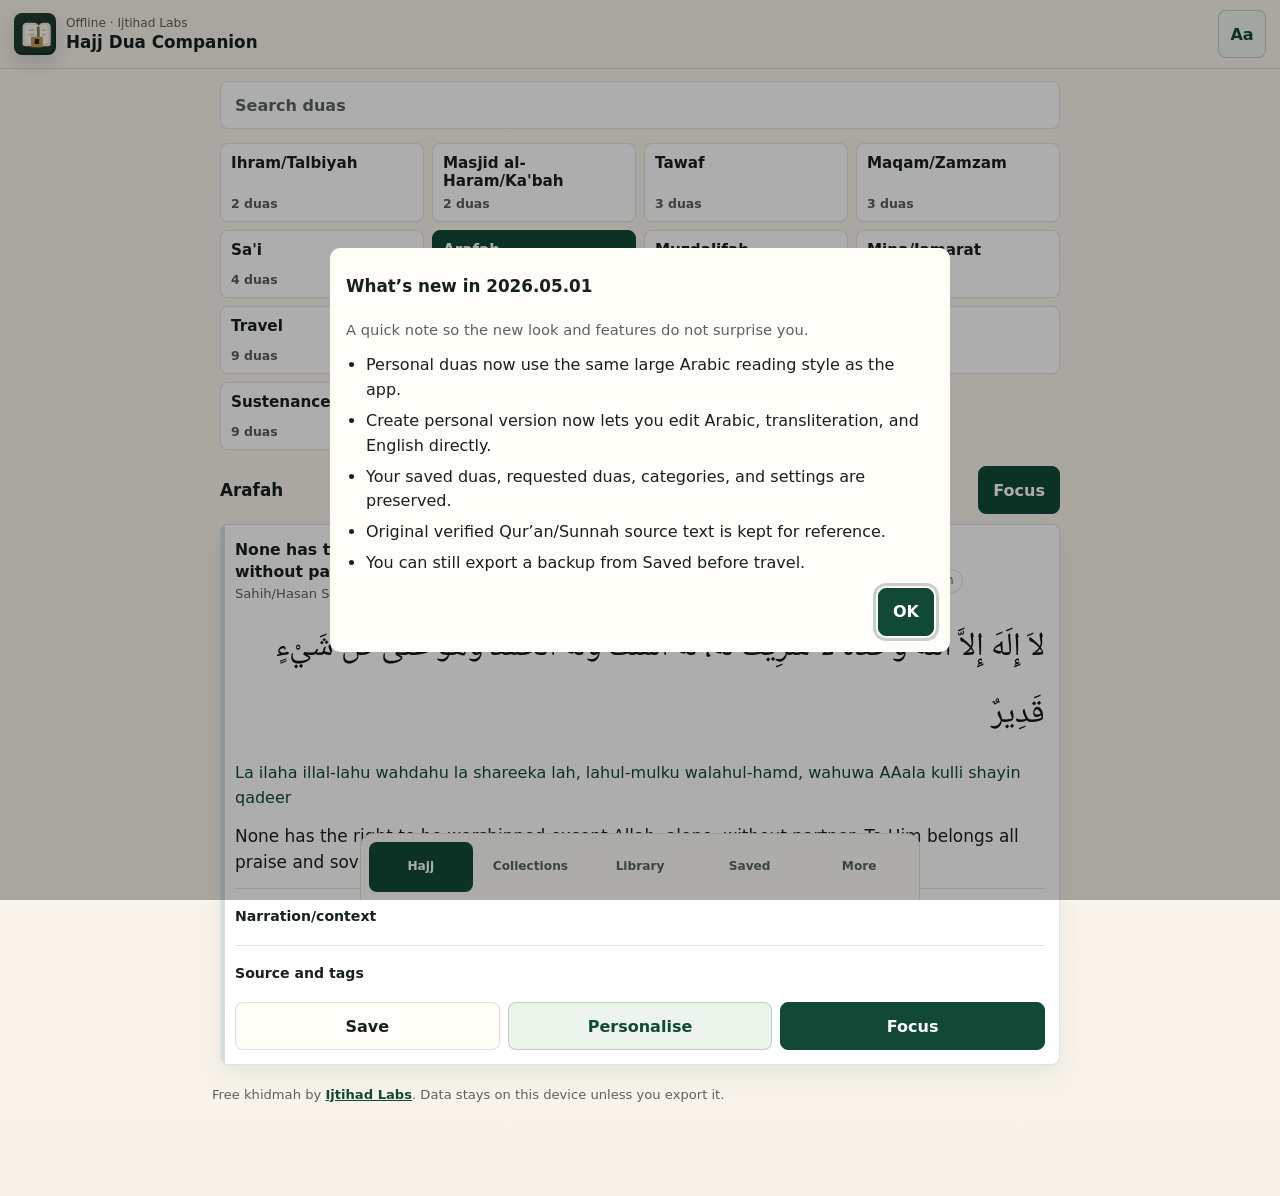
==== commit 9e6570ec: "Release Hajj Dua Companion 2026.05.01" ====
--- a/index.html
+++ b/index.html
@@ -52,6 +52,10 @@
       </label>
     </section>
 
+    <section id="continueBand" class="continue-band" hidden>
+      <button id="continueButton" class="continue-button" type="button">Continue where you left off</button>
+    </section>
+
     <section id="hajjView" class="view active-view">
       <div id="momentGrid" class="moment-grid"></div>
       <div class="section-head">
@@ -151,6 +155,17 @@
 
         <section class="workspace-panel">
           <h2>About</h2>
+          <div class="version-panel" aria-label="App version and update status">
+            <p><strong>App version:</strong> <span id="appVersion">2026.05.01</span></p>
+            <p><strong>Saved data schema:</strong> <span id="dataSchemaVersion">v6</span></p>
+            <p><strong>Last update note:</strong> <span id="updateNoteVersion">2026.05.01</span></p>
+            <p><strong>Update status:</strong> <span id="updateStatus">Loaded from this device</span></p>
+            <p class="privacy-note">Updates keep your saved duas unless browser website data is cleared.</p>
+            <div class="saved-actions">
+              <button id="showVersionNotes" type="button">Show what’s new</button>
+              <button id="refreshAppFiles" type="button">Refresh app files</button>
+            </div>
+          </div>
           <p class="privacy-note">Built as a free khidmah by Ijtihad Labs. References are provided for ease. Open dua moments are not fixed wordings; please review important religious matters with reliable scholarship.</p>
           <p><a class="text-link" href="https://ijtihadlabs.org" target="_blank" rel="noreferrer">Ijtihad Labs</a> · <a class="text-link" href="https://github.com/ijtihadlabs/hajj-dua-companion" target="_blank" rel="noreferrer">GitHub</a> · <a class="text-link" href="mailto:contact@ijtihadlabs.org">Contact</a></p>
         </section>
@@ -174,6 +189,7 @@
     <div class="focus-shell">
       <div class="focus-actions">
         <button id="focusClose" type="button">Close</button>
+        <button id="focusPersonalise" type="button">Personalise</button>
         <button id="focusSave" type="button">Save</button>
       </div>
       <article id="focusContent"></article>
@@ -206,7 +222,34 @@
       </div>
       <label class="form-field"><span id="customDuaTitleLabel">Title</span><input id="customDuaTitle" type="text" autocomplete="off" dir="auto"></label>
       <label id="requestedByField" class="form-field" hidden aria-hidden="true"><span>Requested by</span><input id="requestedBy" type="text" autocomplete="off" dir="auto" placeholder="Name" disabled></label>
-      <label class="form-field"><span id="customDuaBodyLabel">Dua / reminder</span><textarea id="customDuaBody" rows="7" dir="auto"></textarea></label>
+      <div id="customSourcePreview" class="dialog-source-preview" hidden></div>
+      <section id="verifiedPersonaliseFields" class="verified-personalise" hidden aria-hidden="true">
+        <p class="custom-meta">Edit this as your personal wording. The original verified source is kept for reference after saving.</p>
+        <label class="form-field"><span>Arabic</span><textarea id="customArabic" class="arabic-input" rows="5" lang="ar" dir="rtl"></textarea></label>
+        <label class="form-field"><span>Transliteration</span><textarea id="customTransliteration" rows="3" dir="auto"></textarea></label>
+        <label class="form-field"><span>English meaning / personal wording</span><textarea id="customEnglish" rows="5" dir="auto"></textarea></label>
+        <div id="personalisePreview" class="dialog-source-preview"></div>
+        <div class="protected-source legacy-personalise-controls" hidden aria-hidden="true">
+          <div class="section-head compact-head">
+            <div>
+              <p class="eyebrow">Verified source Arabic</p>
+              <p id="sourceTrimLabel" class="custom-meta">Full dua selected</p>
+            </div>
+            <button id="sourceReset" class="quiet-button" type="button">Reset full dua</button>
+          </div>
+          <div id="sourcePhrasePanel" class="phrase-panel" hidden>
+            <p class="custom-meta">Select contiguous phrase chunks. The English suggestion follows these curated phrases.</p>
+            <div id="sourcePhraseGrid" class="phrase-grid"></div>
+          </div>
+          <div id="wordTrimControls" class="word-trim-controls">
+            <label class="form-field range-field"><span>Start word</span><input id="sourceStart" type="range" min="0" max="0" value="0"></label>
+            <label class="form-field range-field"><span>End word</span><input id="sourceEnd" type="range" min="0" max="0" value="0"></label>
+            <p id="sourceFallbackNote" class="custom-meta">English is editable because this Arabic selection has not been phrase-mapped yet.</p>
+          </div>
+          <button id="sourceUseSuggested" class="quiet-button" type="button">Use suggested English</button>
+        </div>
+      </section>
+      <label id="freeBodyField" class="form-field"><span id="customDuaBodyLabel">Dua / reminder</span><textarea id="customDuaBody" rows="7" dir="auto"></textarea></label>
       <label class="form-field"><span>Personal note</span><textarea id="customDuaNote" rows="3" dir="auto"></textarea></label>
       <label class="form-field"><span>Saved category</span><select id="customDuaCategory"></select></label>
       <div class="dialog-actions split-actions">
@@ -219,15 +262,15 @@
   <dialog id="versionNotesDialog" class="version-notes-dialog" aria-labelledby="versionNotesTitle">
     <div class="save-shell version-notes">
       <div class="section-head">
-        <h2 id="versionNotesTitle">What’s new in 2026.04.30</h2>
+        <h2 id="versionNotesTitle">What’s new in 2026.05.01</h2>
       </div>
       <p class="privacy-note">A quick note so the new look and features do not surprise you.</p>
       <ul>
-        <li>Calmer reading layout with simple bottom navigation.</li>
-        <li>Saved is now a personal dua notebook with editable categories.</li>
-        <li>You can add personal duas and requested duas privately on this device.</li>
-        <li>More contains reading settings, backup/import, PDF, and Appendix.</li>
-        <li>New verified Hajj, Umrah, and Madinah guidance has clearer source notes.</li>
+        <li>Personal duas now use the same large Arabic reading style as the app.</li>
+        <li>Create personal version now lets you edit Arabic, transliteration, and English directly.</li>
+        <li>Your saved duas, requested duas, categories, and settings are preserved.</li>
+        <li>Original verified Qur’an/Sunnah source text is kept for reference.</li>
+        <li>You can still export a backup from Saved before travel.</li>
       </ul>
       <div class="dialog-actions">
         <button id="versionNotesOk" class="quiet-button" type="button">OK</button>
--- a/styles.css
+++ b/styles.css
@@ -148,6 +148,66 @@
   line-height: 1.55;
   resize: vertical;
 }
+.arabic-input {
+  font-family: var(--arabic-font);
+  font-size: calc(1.55rem * var(--arabic-scale));
+  line-height: 2.05;
+  text-align: right;
+}
+.verified-personalise {
+  display: grid;
+  gap: 12px;
+}
+.verified-personalise[hidden] {
+  display: none;
+}
+.protected-source {
+  border: 1px solid rgba(18, 73, 54, .12);
+  border-radius: 8px;
+  padding: 12px;
+  background: rgba(237, 244, 236, .5);
+}
+.compact-head {
+  margin: 0 0 10px;
+}
+.range-field input[type="range"] {
+  min-height: 34px;
+  padding: 0;
+  accent-color: var(--green);
+}
+.word-trim-controls {
+  display: grid;
+  gap: 10px;
+}
+.word-trim-controls[hidden], .phrase-panel[hidden] {
+  display: none;
+}
+.phrase-panel {
+  display: grid;
+  gap: 10px;
+}
+.phrase-grid {
+  display: flex;
+  flex-wrap: wrap;
+  gap: 8px;
+}
+.phrase-chip {
+  min-height: 42px;
+  width: auto;
+  padding: 0 12px;
+  border-radius: 999px;
+  background: var(--surface);
+  color: var(--ink);
+}
+.phrase-chip.active {
+  background: var(--green-soft);
+  border-color: var(--green);
+  color: var(--green);
+}
+.phrase-chip.context {
+  border-style: dashed;
+  color: var(--muted);
+}
 .filters {
   display: grid;
   grid-template-columns: 1fr 1fr;
@@ -283,8 +343,13 @@
 }
 .card-actions {
   display: grid;
-  grid-template-columns: repeat(2, minmax(0, 1fr));
-  gap: 8px;
+  grid-template-columns: repeat(3, minmax(0, 1fr));
+  gap: 8px;
+}
+.secondary-action {
+  background: var(--sage);
+  border-color: rgba(18, 73, 54, .22);
+  color: var(--green);
 }
 .save, .remove-saved, .danger-button {
   min-width: 0;
@@ -485,6 +550,57 @@
   font-size: .92rem;
   line-height: 1.5;
 }
+.continue-band {
+  margin: -2px 0 12px;
+}
+.continue-button {
+  width: 100%;
+  background: var(--gold-soft);
+  border-color: rgba(143, 103, 36, .26);
+  color: #6d4f05;
+  text-align: left;
+}
+.source-snapshot, .dialog-source-preview {
+  display: grid;
+  gap: 10px;
+  border: 1px solid rgba(18, 73, 54, .12);
+  border-radius: 8px;
+  padding: 12px;
+  background: rgba(237, 244, 236, .5);
+}
+.source-snapshot.compact .arabic {
+  font-size: calc(1.6rem * var(--arabic-scale));
+}
+.source-snapshot .source-meaning {
+  font-size: .98rem;
+}
+.version-panel {
+  display: grid;
+  gap: 8px;
+  margin: 10px 0 12px;
+  padding: 12px;
+  border: 1px solid rgba(18, 73, 54, .12);
+  border-radius: 8px;
+  background: rgba(237, 244, 236, .45);
+}
+.version-panel p {
+  margin: 0;
+  color: var(--ink);
+  line-height: 1.45;
+}
+.version-panel strong {
+  color: var(--green);
+}
+.custom-body {
+  display: grid;
+  gap: 10px;
+}
+.custom-text {
+  white-space: pre-wrap;
+}
+.custom-arabic {
+  white-space: normal;
+}
 .text-link { display: inline-block; padding: 6px 0; }
 .saved-filter-grid {
   display: flex;
